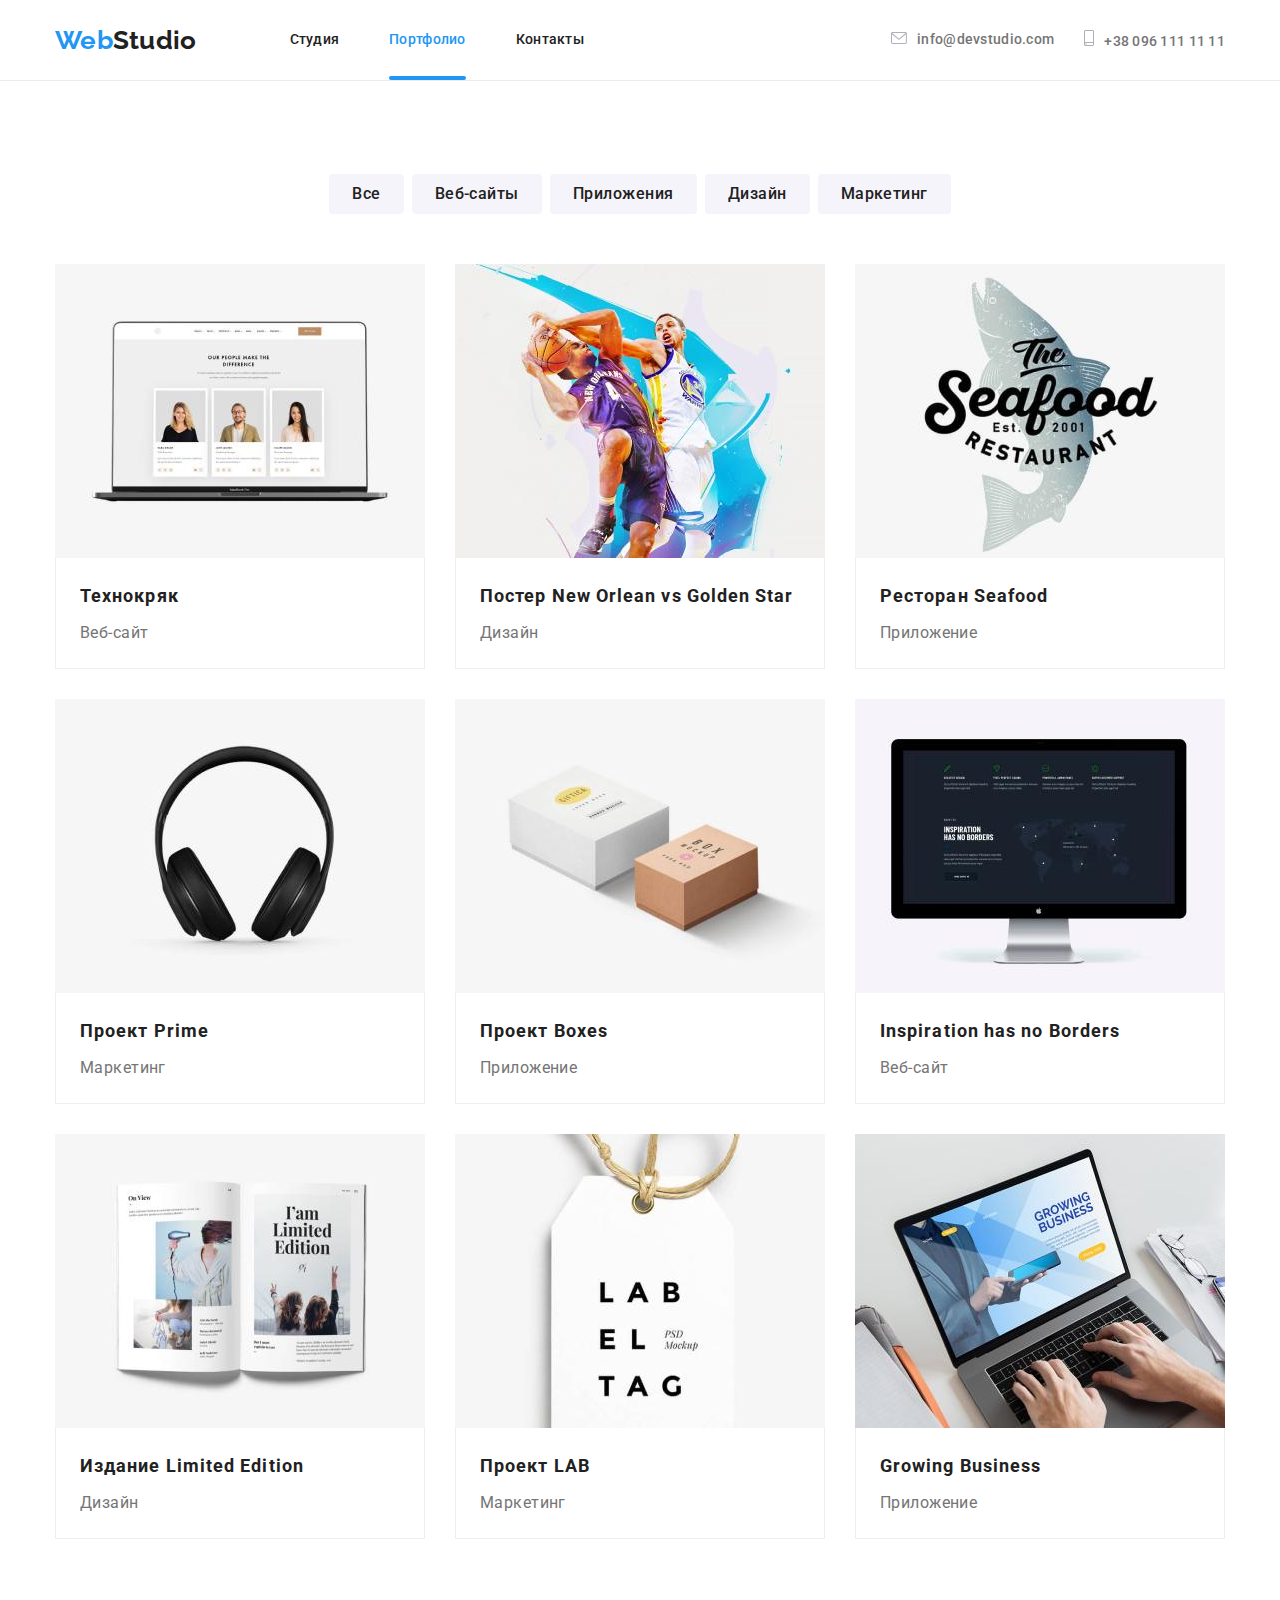
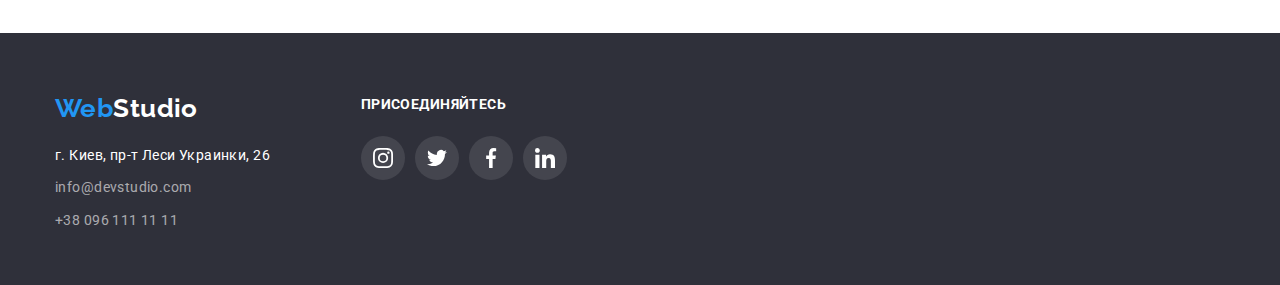
==== portfolio.html @ db256083 "Create forms" ====
<!DOCTYPE html>
<html lang="ru">
  <head>
    <meta charset="UTF-8" />
    <meta http-equiv="X-UA-Compatible" content="IE=edge" />
    <meta name="viewport" content="width=device-width, initial-scale=1.0" />
    <title>WebStudio (Version 2.1)</title>
    <link
      rel="stylesheet"
      href="https://cdnjs.cloudflare.com/ajax/libs/modern-normalize/1.0.0/modern-normalize.min.css"
    />
    <!-- Нормализатор стилей -->
    <link rel="stylesheet" type="text/css" href="./css/styles.css" />
    <link rel="preconnect" href="https://fonts.googleapis.com" />
    <link rel="preconnect" href="https://fonts.gstatic.com" crossorigin />
    <link
      href="https://fonts.googleapis.com/css2?family=Raleway:wght@700&family=Roboto:wght@400;500;700;900&display=swap"
      rel="stylesheet"
    />
  </head>

  <body>
    <!-- P__HEADER -->

    <header class="header">
      <div class="container head">
        <a class="logo" href="#">Web<span class="logo__header">Studio</span></a>

        <nav class="nav">
          <ul class="nav__item">
            <li><a class="nav__link" href="./index.html">Студия</a></li>
            <li>
              <a class="nav__link current" href="./portfolio.html">Портфолио</a>
            </li>
            <li><a class="nav__link" href="#">Контакты</a></li>
          </ul>
        </nav>

        <ul class="contacts">
          <li class="contacts__item">
            <a class="contact" href="mailto:info@devstudio.com">
              <svg class="contact__svg envelope__icon">
                <use
                  href="./images/svg_directory/svg_sprite.svg#icon-envelope_vector"
                ></use></svg
              >info@devstudio.com</a
            >
          </li>
          <li class="contacts__item">
            <a class="contact" href="tel:+380961111111"
              ><svg class="contact__svg smartphone__icon">
                <use
                  href="./images/svg_directory/svg_sprite.svg#icon-smartphone_vector"
                ></use></svg
              >+38 096 111 11 11</a
            >
          </li>
        </ul>
      </div>
    </header>

    <main>
      <!-- PORTFOLIO -->

      <section class="section">
        <div class="container">
          <!-- filter -->

          <h1 class="visually-hidden">Портфолио</h1>
          <ul class="filter">
            <li>
              <button class="filter__button" type="button">Все</button>
            </li>
            <li>
              <button class="filter__button" type="button">Веб-сайты</button>
            </li>
            <li>
              <button class="filter__button" type="button">Приложения</button>
            </li>
            <li>
              <button class="filter__button" type="button">Дизайн</button>
            </li>
            <li>
              <button class="filter__button" type="button">Маркетинг</button>
            </li>
          </ul>
          <!-- /filter -->

          <ul class="portfolio__items">
            <!-- p__project1-->
            <li class="portfolio__project">
              <div class="portfolio__thumb">
                <img
                  class="portfolio__image"
                  src="./images/portfolio_directory/portfolio_image1.jpg"
                  alt="ноутбук"
                  width="370"
                  height="294"
                />

                <div class="portfolio__window">
                  <p>
                    Технокряк это современная площадка распространения
                    коронавируса. Компании используют эту платформу для
                    цифрового шпионажа и атак на защищённые сервера конкурентов.
                  </p>
                </div>
              </div>

              <div class="portfolio__item">
                <h2 class="portfolio__title">Технокряк</h2>
                <p class="portfolio__specialization">Веб-сайт</p>
              </div>
            </li>

            <!-- p__project2-->
            <li class="portfolio__project">
              <div class="portfolio__thumb">
                <img
                  class="portfolio__image"
                  src="./images/portfolio_directory/portfolio_image2.jpg"
                  alt="баскетбольный постер"
                  width="370"
                  height="294"
                />

                <div class="portfolio__window">
                  <p>
                    Технокряк это современная площадка распространения
                    коронавируса. Компании используют эту платформу для
                    цифрового шпионажа и атак на защищённые сервера конкурентов.
                  </p>
                </div>
              </div>

              <div class="portfolio__item">
                <h2 class="portfolio__title">
                  Постер New Orlean vs Golden Star
                </h2>
                <p class="portfolio__specialization">Дизайн</p>
              </div>
            </li>

            <!-- p__project3-->
            <li class="portfolio__project">
              <div class="portfolio__thumb">
                <img
                  class="portfolio__image"
                  src="./images/portfolio_directory/portfolio_image3.jpg"
                  alt="логотип ресторана"
                  width="370"
                  height="294"
                />

                <div class="portfolio__window">
                  <p>
                    Технокряк это современная площадка распространения
                    коронавируса. Компании используют эту платформу для
                    цифрового шпионажа и атак на защищённые сервера конкурентов.
                  </p>
                </div>
              </div>

              <div class="portfolio__item">
                <h2 class="portfolio__title">Ресторан Seafood</h2>
                <p class="portfolio__specialization">Приложение</p>
              </div>
            </li>

            <!-- p__project4-->
            <li class="portfolio__project">
              <div class="portfolio__thumb">
                <img
                  class="portfolio__image"
                  src="./images/portfolio_directory/portfolio_image4.jpg"
                  alt="наушники"
                  width="370"
                  height="294"
                />

                <div class="portfolio__window">
                  <p>
                    Технокряк это современная площадка распространения
                    коронавируса. Компании используют эту платформу для
                    цифрового шпионажа и атак на защищённые сервера конкурентов.
                  </p>
                </div>
              </div>

              <div class="portfolio__item">
                <h2 class="portfolio__title">Проект Prime</h2>
                <p class="portfolio__specialization">Маркетинг</p>
              </div>
            </li>

            <!-- p__project5-->
            <li class="portfolio__project">
              <div class="portfolio__thumb">
                <img
                  class="portfolio__image"
                  src="./images/portfolio_directory/portfolio_image5.jpg"
                  alt="коробоки товара"
                  width="370"
                  height="294"
                />

                <div class="portfolio__window">
                  <p>
                    Технокряк это современная площадка распространения
                    коронавируса. Компании используют эту платформу для
                    цифрового шпионажа и атак на защищённые сервера конкурентов.
                  </p>
                </div>
              </div>

              <div class="portfolio__item">
                <h2 class="portfolio__title">Проект Boxes</h2>
                <p class="portfolio__specialization">Приложение</p>
              </div>
            </li>

            <!-- p__project6-->
            <li class="portfolio__project">
              <div class="portfolio__thumb">
                <img
                  class="portfolio__image"
                  src="./images/portfolio_directory/portfolio_image6.jpg"
                  alt="монитор"
                  width="370"
                  height="294"
                />

                <div class="portfolio__window">
                  <p>
                    Технокряк это современная площадка распространения
                    коронавируса. Компании используют эту платформу для
                    цифрового шпионажа и атак на защищённые сервера конкурентов.
                  </p>
                </div>
              </div>

              <div class="portfolio__item">
                <h2 class="portfolio__title">Inspiration has no Borders</h2>
                <p class="portfolio__specialization">Веб-сайт</p>
              </div>
            </li>

            <!-- p__project7-->
            <li class="portfolio__project">
              <div class="portfolio__thumb">
                <img
                  class="portfolio__image"
                  src="./images/portfolio_directory/portfolio_image7.jpg"
                  alt="открытая книга"
                  width="370"
                  height="294"
                />

                <div class="portfolio__window">
                  <p>
                    Технокряк это современная площадка распространения
                    коронавируса. Компании используют эту платформу для
                    цифрового шпионажа и атак на защищённые сервера конкурентов.
                  </p>
                </div>
              </div>

              <div class="portfolio__item">
                <h2 class="portfolio__title">Издание Limited Edition</h2>
                <p class="portfolio__specialization">Дизайн</p>
              </div>
            </li>

            <!-- p__project8-->
            <li class="portfolio__project">
              <div class="portfolio__thumb">
                <img
                  class="portfolio__image"
                  src="./images/portfolio_directory/portfolio_image8.jpg"
                  alt="бирка"
                  width="370"
                  height="294"
                />

                <div class="portfolio__window">
                  <p>
                    Технокряк это современная площадка распространения
                    коронавируса. Компании используют эту платформу для
                    цифрового шпионажа и атак на защищённые сервера конкурентов.
                  </p>
                </div>
              </div>

              <div class="portfolio__item">
                <h2 class="portfolio__title">Проект LAB</h2>
                <p class="portfolio__specialization">Маркетинг</p>
              </div>
            </li>

            <!-- p__project9-->
            <li class="portfolio__project">
              <div class="portfolio__thumb">
                <img
                  class="portfolio__image"
                  src="./images/portfolio_directory/portfolio_image9.jpg"
                  alt="человек печатает на ноутбуке"
                  width="370"
                  height="294"
                />

                <div class="portfolio__window">
                  <p>
                    Технокряк это современная площадка распространения
                    коронавируса. Компании используют эту платформу для
                    цифрового шпионажа и атак на защищённые сервера конкурентов.
                  </p>
                </div>
              </div>

              <div class="portfolio__item">
                <h2 class="portfolio__title">Growing Business</h2>
                <p class="portfolio__specialization">Приложение</p>
              </div>
            </li>
          </ul>
        </div>
      </section>
    </main>

    <!-- P__FOOTER -->

    <footer class="footer">
      <div class="container bottom">
        <!-- Feedback -->
        <div class="feedback">
          <a class="logo" href="#"
            >Web<span class="logo__footer">Studio</span></a
          >

          <address class="address">г. Киев, пр-т Леси Украинки, 26</address>

          <ul class="contacts__footer">
            <li>
              <a class="contact__footer" href="mailto:info@devstudio.com"
                >info@devstudio.com</a
              >
            </li>
            <li>
              <a class="contact__footer" href="tel:+380961111111"
                >+38 096 111 11 11</a
              >
            </li>
          </ul>
        </div>
        <!-- /Feedback -->

        <!-- Footer__Network -->
        <div class="footer__network">
          <h3 class="features__title bottom">присоединяйтесь</h3>
          <ul class="network__links bottom">
            <li class="network__into">
              <a class="network__link" href="#">
                <svg class="network__svg bottom">
                  <use
                    href="./images/svg_directory/svg_sprite.svg#icon-instagram"
                  ></use>
                </svg>
              </a>
            </li>
            <li class="network__into">
              <a class="network__link" href="#">
                <svg class="network__svg bottom">
                  <use
                    href="./images/svg_directory/svg_sprite.svg#icon-twitter"
                  ></use>
                </svg>
              </a>
            </li>
            <li class="network__into">
              <a class="network__link" href="#">
                <svg class="network__svg bottom">
                  <use
                    href="./images/svg_directory/svg_sprite.svg#icon-facebook"
                  ></use>
                </svg>
              </a>
            </li>
            <li class="network__into">
              <a class="network__link" href="#">
                <svg class="network__svg bottom">
                  <use
                    href="./images/svg_directory/svg_sprite.svg#icon-linkedin"
                  ></use>
                </svg>
              </a>
            </li>
          </ul>
        </div>
      </div>
      <!-- /container-->
    </footer>
  </body>
</html>
---- css/styles.css ----
html {
  box-sizing: border-box;
}

*,
*::after,
*::before {
  box-sizing: inherit;
}

:root {
  --title-color: #212121;
  --active-linc-color: #2196f3;
  --text-color: #757575;
  --header-white: #ffffff;
  --background-team: #f5f4fa;
  --background-footer-color: #2f303a;
  --contact-footer-color: rgba(255, 255, 255, 0.6);
  --portfolio-border-color: #eeeeee;
  --header-border-color: #ececec;
  /* icons-color*/
  --pictures-annotation-color: rgba(47, 48, 58, 0.8);
  --social-network-rest: #afb1b8;
  --social-network-footer: rgba(255, 255, 255, 0.1);
  --modal-alpha: rgba(0, 0, 0, 0.2);
  --modal-button-color: #000;
  /* form-color */
  --invisible: rgba(0, 0, 0, 0);
  --footer-form-email: rgba(255, 255, 255, 0.3);
  --modal-form-border: rgba(33, 33, 33, 0.2);
}

body {
  padding-top: 80px;

  font-family: "Roboto", "Raleway", sans-serif;
  font-style: normal;
  color: var(--title-color, black);
  font-size: 14px;
  font-weight: normal;
  line-height: 1.14;
  letter-spacing: 0.03em;
}

ul {
  padding: 0;
  margin: 0;
}

h1,
h2,
h3,
h4,
h5,
h6,
p {
  margin: 0;
  padding: 0;
}

img {
  display: block;
}

/* !!! Containers !!! */

.container {
  width: 1200px;
  margin: 0 auto;
  padding: 0 15px;
}

.container.head {
  display: flex;
  /* центрирует контент по вертикале */
  align-items: center;
}

.container.bottom {
  display: flex;
}

/* !!! Header and Footer !!! */

.header {
  position: fixed;
  z-index: 10;
  top: 0;
  width: 100%;

  background-color: var(--header-white, white);
  border-bottom: 1px solid var(--header-border-color);

  font-weight: 500;
  letter-spacing: 0.02em;
}

.footer {
  color: var(--header-white, white);
  background-color: var(--background-footer-color, black);
  height: 252px;
  line-height: 1.7;
  padding: 60px 0;
}

.logo {
  text-decoration: none;
  font-family: "Raleway", sans-serif;
  font-size: 26px;
  font-weight: bold;
  line-height: 1.19;
  color: var(--active-linc-color, lightblue);

  margin-right: 93px;
}

.logo__header {
  color: var(--title-color, black);
}

.logo__footer {
  color: var(--header-white, white);
}

.nav__item {
  list-style: none;

  padding: 0;
  margin: 0;
  display: flex;
}

.nav__item li:not(:last-child) {
  margin-right: 50px;
}
.contacts li:not(:last-child) {
  /* всем элементам кроме последнего */
  margin-right: 30px;
}

.nav__link {
  text-decoration: none;
  color: inherit;

  display: block;
  padding-top: 32px;
}

.contacts {
  display: flex;
  align-items: center;
  list-style: none;

  padding: 0;
  margin-left: auto;
}

.contact {
  text-decoration: none;
  color: var(--text-color, gray);

  padding-top: 32px;
  padding-bottom: 32px;

  transition-duration: 250ms;
  transition-timing-function: cubic-bezier(0.4, 0, 0.2, 1);
}

.contact__svg {
  margin-right: 10px;
  fill: var(--social-network-rest, gray);

  transition-duration: 250ms;
  transition-timing-function: cubic-bezier(0.4, 0, 0.2, 1);
}

.contact__svg.envelope__icon {
  width: 16px;
  height: 12px;
}

.contact__svg.smartphone__icon {
  width: 10px;
  height: 16px;
}

.contact:hover .contact__svg,
.contact:focus .contact__svg {
  fill: var(--active-linc-color, lightblue);
}

.contacts__footer {
  list-style: none;
  padding: 0;
}

.contact__footer {
  display: block;
  text-decoration: none;
  color: var(--contact-footer-color, white);
}

.contacts__footer li:not(:last-child) {
  margin-bottom: 9px;
}

.nav__link,
.contact,
.contact__foote {
  transition-duration: 250ms;
  transition-timing-function: cubic-bezier(0.4, 0, 0.2, 1);
}

.nav__link:hover,
.nav__link:focus,
.contact:hover,
.contact:focus,
.contact__footer:hover,
.contact__footer:focus {
  color: var(--active-linc-color, lightblue);
}

.nav__link::after {
  display: block;
  content: "";
  margin-top: 28px;

  width: inherit;
  height: 4px;
  background-color: var(--active-linc-color);
  border-radius: 2px;

  transition-duration: 250ms;
  transition-timing-function: cubic-bezier(0.4, 0, 0.2, 1);

  opacity: 0;
}

.nav__link:hover::after,
.nav__link.current::after {
  opacity: 1;
}

.nav__link.current {
  color: var(--active-linc-color, lightblue);
}

.footer .logo {
  display: block;
  margin-bottom: 20px;
}

.address {
  font-style: normal;
  margin-bottom: 9px;
}

/* !!! Main block !!! */

.section {
  /* margin-bottom: 94px; */
  padding: 94px 0;
}

.section.main {
  letter-spacing: 0.06em;
  text-align: center;
  color: var(--header-white);

  background-image: linear-gradient(
      to right,
      rgba(47, 48, 58, 0.4),
      rgba(47, 48, 58, 0.4)
    ),
    url("../images/hero_directory/hero.jpg");
  background-repeat: no-repeat;
  background-size: cover;
  background-position: center;
  background-color: var(--background-footer-color, gray);

  height: 600px;
  padding: 200px 0;
}

.main__title {
  font-size: 44px;
  font-weight: 900;
  line-height: 1.36;
  letter-spacing: 0.06em;
  text-transform: uppercase;

  width: 696px;
  margin: 0 auto;
  margin-bottom: 30px;
}

.main__button {
  color: var(--header-white, white);
  background-color: var(--active-linc-color, lightblue);

  font-family: inherit;
  font-size: 16px;
  font-weight: bold;
  line-height: 1.87;
  letter-spacing: 0.06em;
  cursor: pointer;

  /* width: 200px; */
  min-width: 200px;
  height: 50px;

  border-radius: 4px;
  padding: 10px 32px;
  text-align: center;
  border: 1px solid transparent;

  transition-duration: 250ms;
  transition-timing-function: cubic-bezier(0.4, 0, 0.2, 1);
}

.main__button:hover,
.main__button:focus {
  background-color: #188ce8;
}

/* !!! Features  block !!! */

.title {
  font-size: 36px;
  line-height: 1.16;

  text-align: center;
  margin-bottom: 50px;
}

.section__features {
  padding-top: 94px;
}

.features {
  list-style: none;
  text-align: left;

  display: flex;
  justify-content: center;
  padding: 0;
}

.features__item {
  width: 270px;
}

.features__item:not(:last-child) {
  margin-right: 30px;
}

.features__item::before {
  display: block;
  content: "";

  height: 120px;
  margin-bottom: 30px;

  background-repeat: no-repeat;
  background-size: contain;
  background-position: center;
  background-color: var(--background-team, gray);
}

.features__item.antenna__icon::before {
  background-image: url("../images/svg_directory/svg__features/antenna_vector.svg");
  background-size: 70px;
}

.features__item.clock__icon::before {
  background-image: url("../images/svg_directory/svg__features/clock_vector.svg");
  background-size: 70px;
}

.features__item.diagram__icon::before {
  background-image: url("../images/svg_directory/svg__features/diagram_vector.svg");
  background-size: 70px;
}

.features__item.astronaut__icon::before {
  background-image: url("../images/svg_directory/svg__features/astronaut_vector.svg");
  background-size: 70px;
}

.features__title {
  font-size: 14px;
  text-transform: uppercase;

  margin-bottom: 10px;
}

.features__text {
  color: var(--text-color, gray);
  line-height: 1.7;
  margin: 0;
}

/* !!! Pictures block !!! */

.pictures {
  display: flex;
  justify-content: center;
  padding: 0;

  list-style: none;
}

.pictures__item {
  position: relative; /* без этого атрибута появляются 3px внизу*/
}

.pictures__item:not(:last-child) {
  margin-right: 30px;
}

.pictures__annotation {
  position: absolute;
  bottom: 0;
  padding-top: 27px;
  padding-bottom: 27px;
  width: 100%;
  text-align: center;
  background-color: var(--pictures-annotation-color);
}

.features__title.pictures {
  margin: 0;
  color: var(--header-white, white);
}

/* !!! Team block !!! */

.section.band {
  background-color: var(--background-team);
}

.team {
  list-style: none;
  display: flex;
}

.team__item {
  text-align: center;
  line-height: 1.19;
  width: 270px;

  background-color: var(--header-white, white);
  border-radius: 0px 0px 4px 4px;
  box-shadow: 0px 1px 3px rgba(0, 0, 0, 0.12), 0px 1px 1px rgba(0, 0, 0, 0.14),
    0px 2px 1px rgba(0, 0, 0, 0.2);
}

.team__item:not(:last-child) {
  margin-right: 30px;
}

.team__photo,
.portfolio__image {
  display: block;
}

.team__info {
  padding-top: 30px;
}

.team__name {
  font-size: 16px;
  font-weight: 500;

  margin-bottom: 10px;
}

.team__prof {
  color: var(--text-color, gray);
}

/* Social Network*/

.network__links {
  list-style: none;
  display: flex;
  padding: 16px 32px 30px 32px;
}

.network__into:not(:last-child) {
  margin-right: 10px;
}

.network__link {
  display: flex;
  cursor: pointer;
  width: 44px;
  height: 44px;
  justify-content: center;
  align-items: center;

  border-radius: 50%;
  transition-duration: 250ms;
  transition-timing-function: cubic-bezier(0.4, 0, 0.2, 1);
}

.network__link:hover,
.network__link:focus {
  background: var(--active-linc-color, teal);
}

.network__svg {
  width: 20px;
  height: 20px;
  fill: var(--social-network-rest, gray);

  transition-duration: 250ms;
  transition-timing-function: cubic-bezier(0.4, 0, 0.2, 1);
}

.network__link:hover .network__svg,
.network__link:focus .network__svg {
  fill: var(--header-white, white);
}

/* !!! Clients block !!! */

.clients {
  list-style: none;
  display: flex;
}

.client:not(:last-child) {
  margin-right: 30px;
}

.client__brand {
  display: flex;
  justify-content: center;
  align-items: center;

  border: 1px solid var(--social-network-rest, gray);
  border-radius: 4px;

  width: 170px;
  height: 92px;

  transition-duration: 250ms;
  transition-timing-function: cubic-bezier(0.4, 0, 0.2, 1);
}

.client__brand:hover,
.client__brand:focus {
  border: 1px solid var(--active-linc-color, teal);
}

.client__svg {
  width: 106px;
  height: 60px;
  fill: var(--social-network-rest, gray);

  transition-duration: 250ms;
  transition-timing-function: cubic-bezier(0.4, 0, 0.2, 1);
}

.client__brand:hover .client__svg,
.client__brand:focus .client__svg {
  fill: var(--active-linc-color, teal);
}

/* *Footer__Network */

.feedback {
  margin-right: 70px;
}

.footer__network {
  margin-right: 93px;
}

.features__title.bottom {
  margin-bottom: 20px;
}

.network__links.bottom {
  padding: 0;
}

.network__links.bottom .network__link {
  background: var(--social-network-footer, gray);
  border-radius: 50%;
}
.network__links.bottom .network__link:hover,
.network__links.bottom .network__link:focus {
  background: var(--active-linc-color, teal);
}

.network__svg.bottom {
  fill: var(--header-white);
}

/* *Form__Footer */

.form-mail__footer {
  width: 358px;
  height: 50px;
  margin-right: 12px;
  padding: 15px 16px;

  color: var(--contact-footer-color);

  background-color: var(--invisible);
  border: 1px solid var(--footer-form-email);
  border-radius: 4px;
}

.main__button.form {
  display: flex;
}

.form-footer__svg {
  width: 24px;
  height: 24px;
  margin-left: 10px;
  justify-content: center;
  align-items: center;

  fill: var(--header-white, white);
}

/* !!! Portfolio !!! */

.visually-hidden {
  /* Скрывает заголовок */
  position: absolute;
  width: 1px;
  height: 1px;
  margin: -1px;
  border: 0;
  padding: 0;

  white-space: nowrap;
  clip-path: inset(100%);
  clip: rect(0 0 0 0);
  overflow: hidden;
}

.filter {
  list-style: none;
  justify-content: center;
  display: flex;
  margin-bottom: 50px;
}

.filter li:not(:last-child) {
  margin-right: 8px;
}

.filter__button {
  font-family: inherit;
  font-size: 16px;
  font-weight: 500;
  line-height: 1.62;
  letter-spacing: 0.03em;
  cursor: pointer;

  color: inherit;
  background-color: var(--background-team);

  border-radius: 4px;
  padding: 6px 22px;
  text-align: center;
  border: 1px solid transparent;

  transition-duration: 250ms;
  transition-timing-function: cubic-bezier(0.4, 0, 0.2, 1);
}

.filter__button:hover,
.filter__button:focus {
  color: var(--header-white, white);
  background-color: var(--active-linc-color, lightblue);
  box-shadow: 0px 3px 1px rgba(0, 0, 0, 0.1), 0px 1px 2px rgba(0, 0, 0, 0.08),
    0px 2px 2px rgba(0, 0, 0, 0.12);
}

.portfolio__items {
  list-style: none;

  display: flex;
  flex-wrap: wrap;
}

.portfolio__project {
  width: 370px;

  transition-duration: 250ms;
  transition-timing-function: cubic-bezier(0.4, 0, 0.2, 1);
}

.portfolio__project:hover {
  cursor: pointer;
  box-shadow: 0px 1px 1px rgba(0, 0, 0, 0.12), 0px 4px 4px rgba(0, 0, 0, 0.06),
    1px 4px 6px rgba(0, 0, 0, 0.16);
}

.portfolio__project:not(:nth-child(3n + 3)) {
  margin-right: 30px;
}

.portfolio__project:not(:nth-child(1n + 7)) {
  margin-bottom: 30px;
}

.portfolio__thumb {
  position: relative;
  overflow: hidden;
  width: 370px;
  height: 294px;
}

.portfolio__window {
  position: absolute;
  bottom: 0;

  width: 100%;
  height: 100%;

  font-size: 18px;
  font-weight: normal;
  line-height: 1.5;
  color: #ffffff;
  text-align: left;

  background-color: rgba(33, 150, 243, 0.9);

  transform: translateY(100%);
  transition: transform 250ms cubic-bezier(0.4, 0, 0.2, 1);
}

.portfolio__window p {
  padding: 63px 24px;
}

.portfolio__project:hover .portfolio__window {
  transform: translateY(0);
}

.portfolio__item {
  padding: 20px 24px;
  border-left: 1px solid var(--portfolio-border-color, gray);
  border-right: 1px solid var(--portfolio-border-color, gray);
  border-bottom: 1px solid var(--portfolio-border-color, gray);
}

.portfolio__title {
  font-size: 18px;
  line-height: 2;
  letter-spacing: 0.06em;

  margin-bottom: 4px;
}

.portfolio__specialization {
  font-size: 16px;
  line-height: 1.87;
  color: var(--text-color, gray);
}

/* !!! Modal Window !!! */

.backdrop {
  position: fixed;
  z-index: 20;

  top: 0;
  width: 100%;
  height: 100%;
  background-color: var(--modal-alpha);
}

.backdrop.is-hidden {
  opacity: 0;
  pointer-events: none;
  visibility: hidden;
}

.modal {
  position: absolute;
  top: 50%;
  left: 50%;
  transform: translate(-50%, -50%);

  width: 528px;
  height: 581px;

  text-align: center;

  background-color: var(--header-white, white);
}

.modal__button {
  display: flex;
  justify-content: center;
  align-items: center;

  width: 30px;
  height: 30px;
  padding: 0;
  margin-left: auto;
  margin-top: 8px;
  margin-right: 8px;

  background-color: var(--header-white, white);
  border: 1px solid rgba(0, 0, 0, 0.1);
  border-radius: 50%;

  cursor: pointer;
  transition-duration: 250ms;
  transition-timing-function: cubic-bezier(0.4, 0, 0.2, 1);
}

.modal__button:hover,
.modal__button:focus {
  background-color: rgb(235, 18, 18);
}

.modal__svg {
  width: 11px;
  height: 11px;
  fill: var(--modal-button-color);

  transition-duration: 250ms;
  transition-timing-function: cubic-bezier(0.4, 0, 0.2, 1);
}

.modal__button:hover .modal__svg,
.modal__button:focus .modal__svg {
  fill: var(--header-white);
}

.modal__title {
  margin-bottom: 12px;

  font-size: 20px;
  font-weight: bold;
  line-height: 1.15;
}

/* * Form__Modal-Window*/

.form-modal__item {
  padding-left: 40px;
  padding-right: 40px;

  text-align: left;
}

.form-modal__list {
  margin-bottom: 10px;
  list-style: none;
}

.form-modal__list.list__textarea {
  margin-bottom: 20px;
}

.form-modal__label {
  display: block;
  margin-bottom: 4px;
  color: var(--text-color);
}

.form-modal__input {
  width: 448px;
  height: 40px;

  border: 1px solid var(--modal-form-border);
  border-radius: 4px;

  transition-duration: 250ms;
  transition-timing-function: cubic-bezier(0.4, 0, 0.2, 1);
}

.form-modal__input.comment {
  display: block;
  height: 120px;
  padding: 12px 16px;

  resize: none;
}

.form-modal__input:hover,
.form-modal__input:focus,
.form-modal__input:active {
  border: 1px solid var(--active-linc-color);
}

.form-modal__link {
}
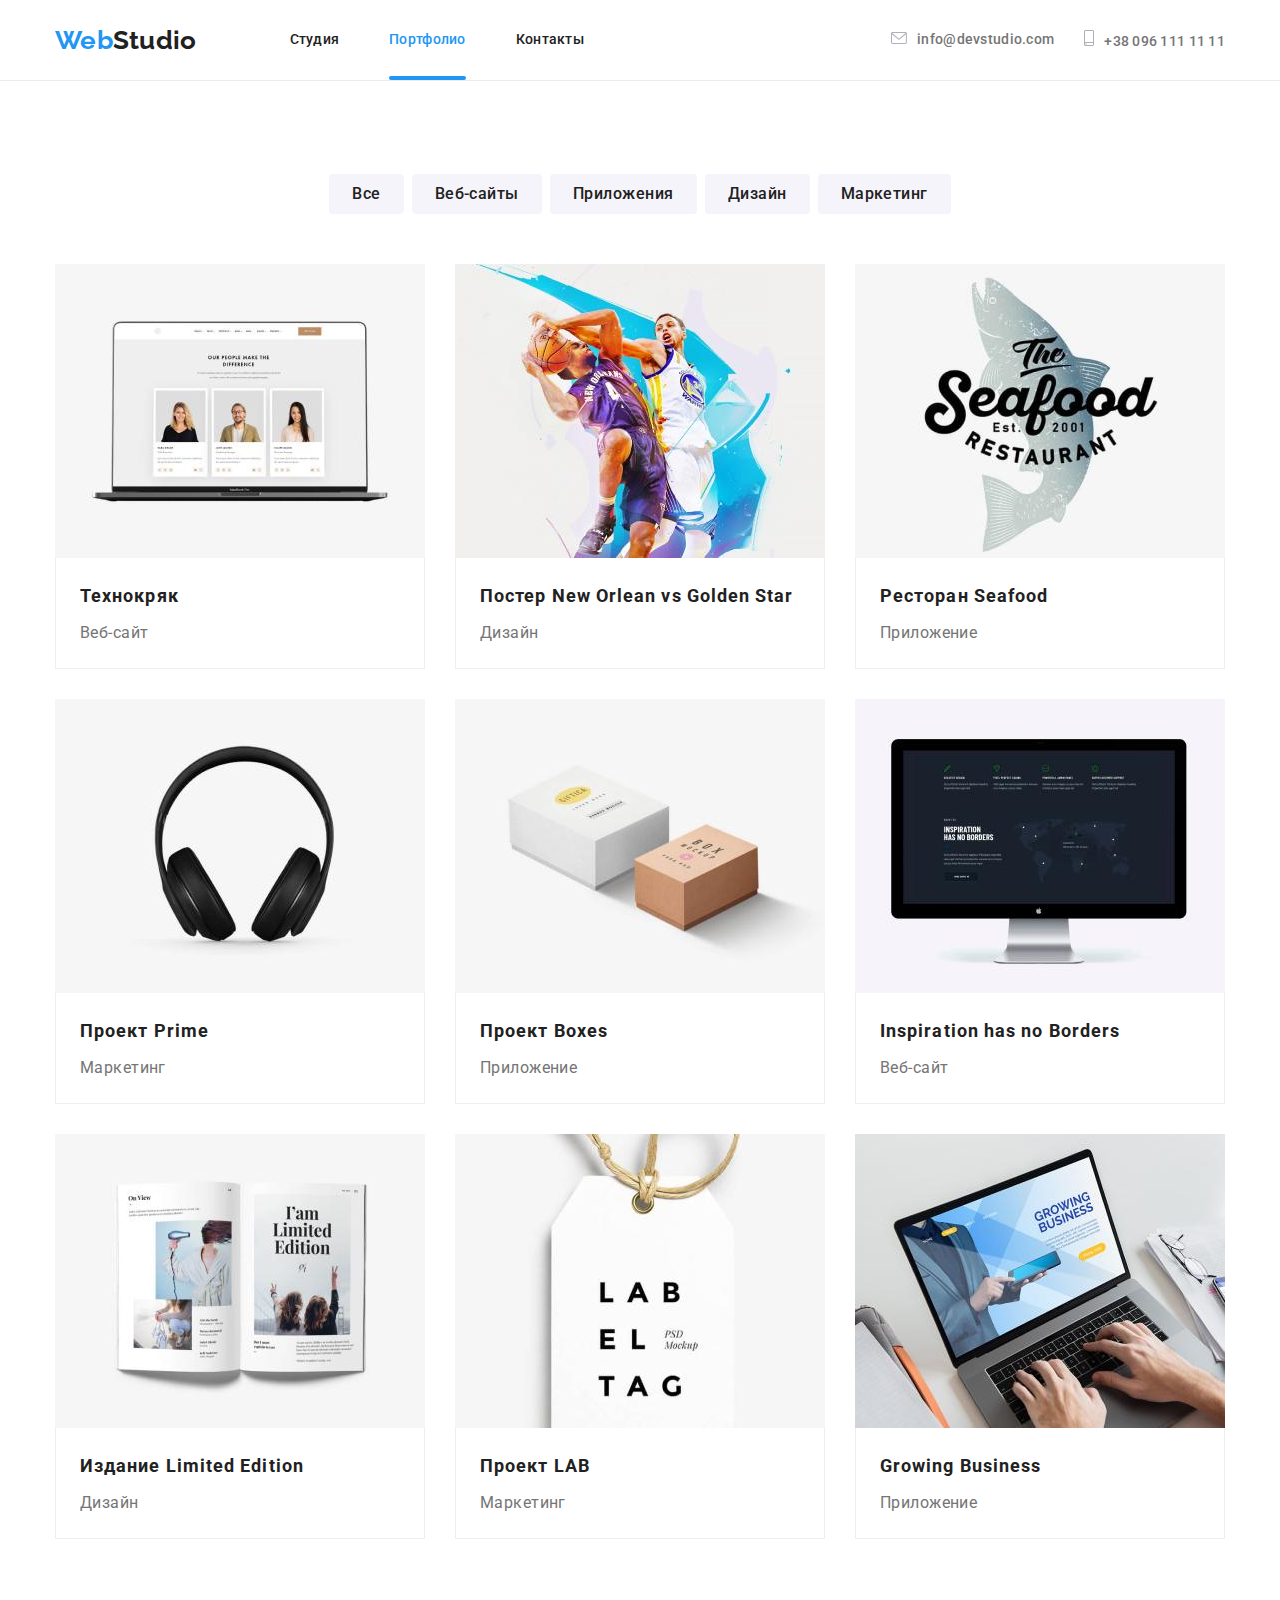
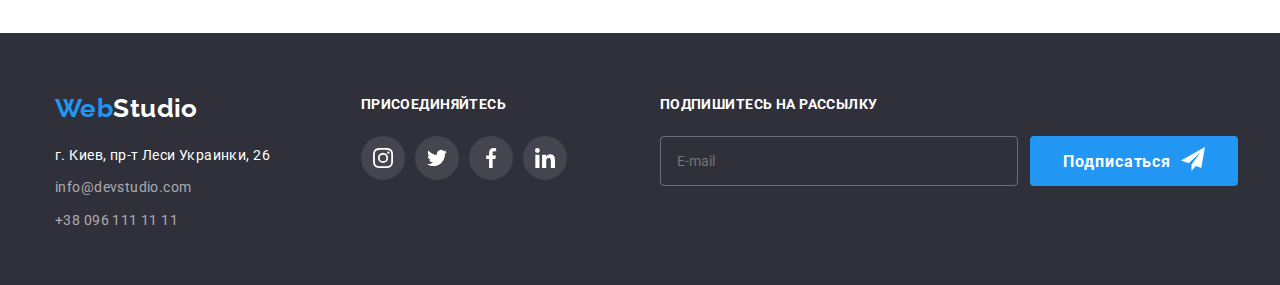
==== commit cb22f4c0: "Fix form in modal window" ====
--- a/portfolio.html
+++ b/portfolio.html
@@ -396,6 +396,27 @@
             </li>
           </ul>
         </div>
+
+        <div class="form__footer">
+          <h3 class="features__title bottom">Подпишитесь на рассылку</h3>
+          <form class="form__footer-item"
+            <label>
+              <input
+                class="form-mail__footer"
+                name="email__footer"
+                type="email"
+                placeholder="E-mail"
+              />
+            </label>
+            <button class="main__button form" type="submit">
+              Подписаться<svg class="form-footer__svg">
+                <use
+                  href="./images/svg_directory/svg_sprite.svg#icon-telegram_vector"
+                ></use>
+              </svg>
+            </button>
+          </form>
+        </div>
       </div>
       <!-- /container-->
     </footer>
--- a/css/styles.css
+++ b/css/styles.css
@@ -601,6 +601,10 @@
 
 /* *Form__Footer */
 
+.form__footer-item {
+  display: flex;
+}
+
 .form-mail__footer {
   width: 358px;
   height: 50px;
@@ -852,6 +856,7 @@
 .form-modal__item {
   padding-left: 40px;
   padding-right: 40px;
+  margin-bottom: 30px;
 
   text-align: left;
 }
@@ -863,17 +868,31 @@
 
 .form-modal__list.list__textarea {
   margin-bottom: 20px;
+}
+
+.form-modal__list.list__checkbox .form-modal__label {
+  font-size: 14px;
+  line-height: 1.7;
+  letter-spacing: 0.03em;
+}
+
+.form-modal__into {
+  position: relative;
 }
 
 .form-modal__label {
   display: block;
   margin-bottom: 4px;
+
+  font-size: 12px;
+  letter-spacing: 0.01em;
   color: var(--text-color);
 }
 
 .form-modal__input {
   width: 448px;
   height: 40px;
+  padding: 12px 12px 12px 42px;
 
   border: 1px solid var(--modal-form-border);
   border-radius: 4px;
@@ -891,10 +910,44 @@
 }
 
 .form-modal__input:hover,
-.form-modal__input:focus,
-.form-modal__input:active {
+.form-modal__input:focus {
   border: 1px solid var(--active-linc-color);
 }
 
+.form-modal__svg {
+  position: absolute;
+  transition-duration: 250ms;
+  transition-timing-function: cubic-bezier(0.4, 0, 0.2, 1);
+}
+
+.form-modal__svg.man__svg {
+  width: 12px;
+  height: 12px;
+  left: 15px;
+  bottom: 14px;
+  fill: var(--modal-button-color, black);
+}
+
+.form-modal__svg.telephone__svg {
+  width: 13px;
+  height: 13px;
+  left: 14px;
+  bottom: 14px;
+}
+
+.form-modal__svg.envelope__svg {
+  width: 15px;
+  height: 12px;
+  left: 13.5px;
+  bottom: 14px;
+}
+
+.form-modal__input:hover + .form-modal__svg,
+.form-modal__input:focus + .form-modal__svg {
+  fill: var(--active-linc-color);
+}
+
 .form-modal__link {
-}
+  text-decoration: underline;
+  color: var(--active-linc-color);
+}
